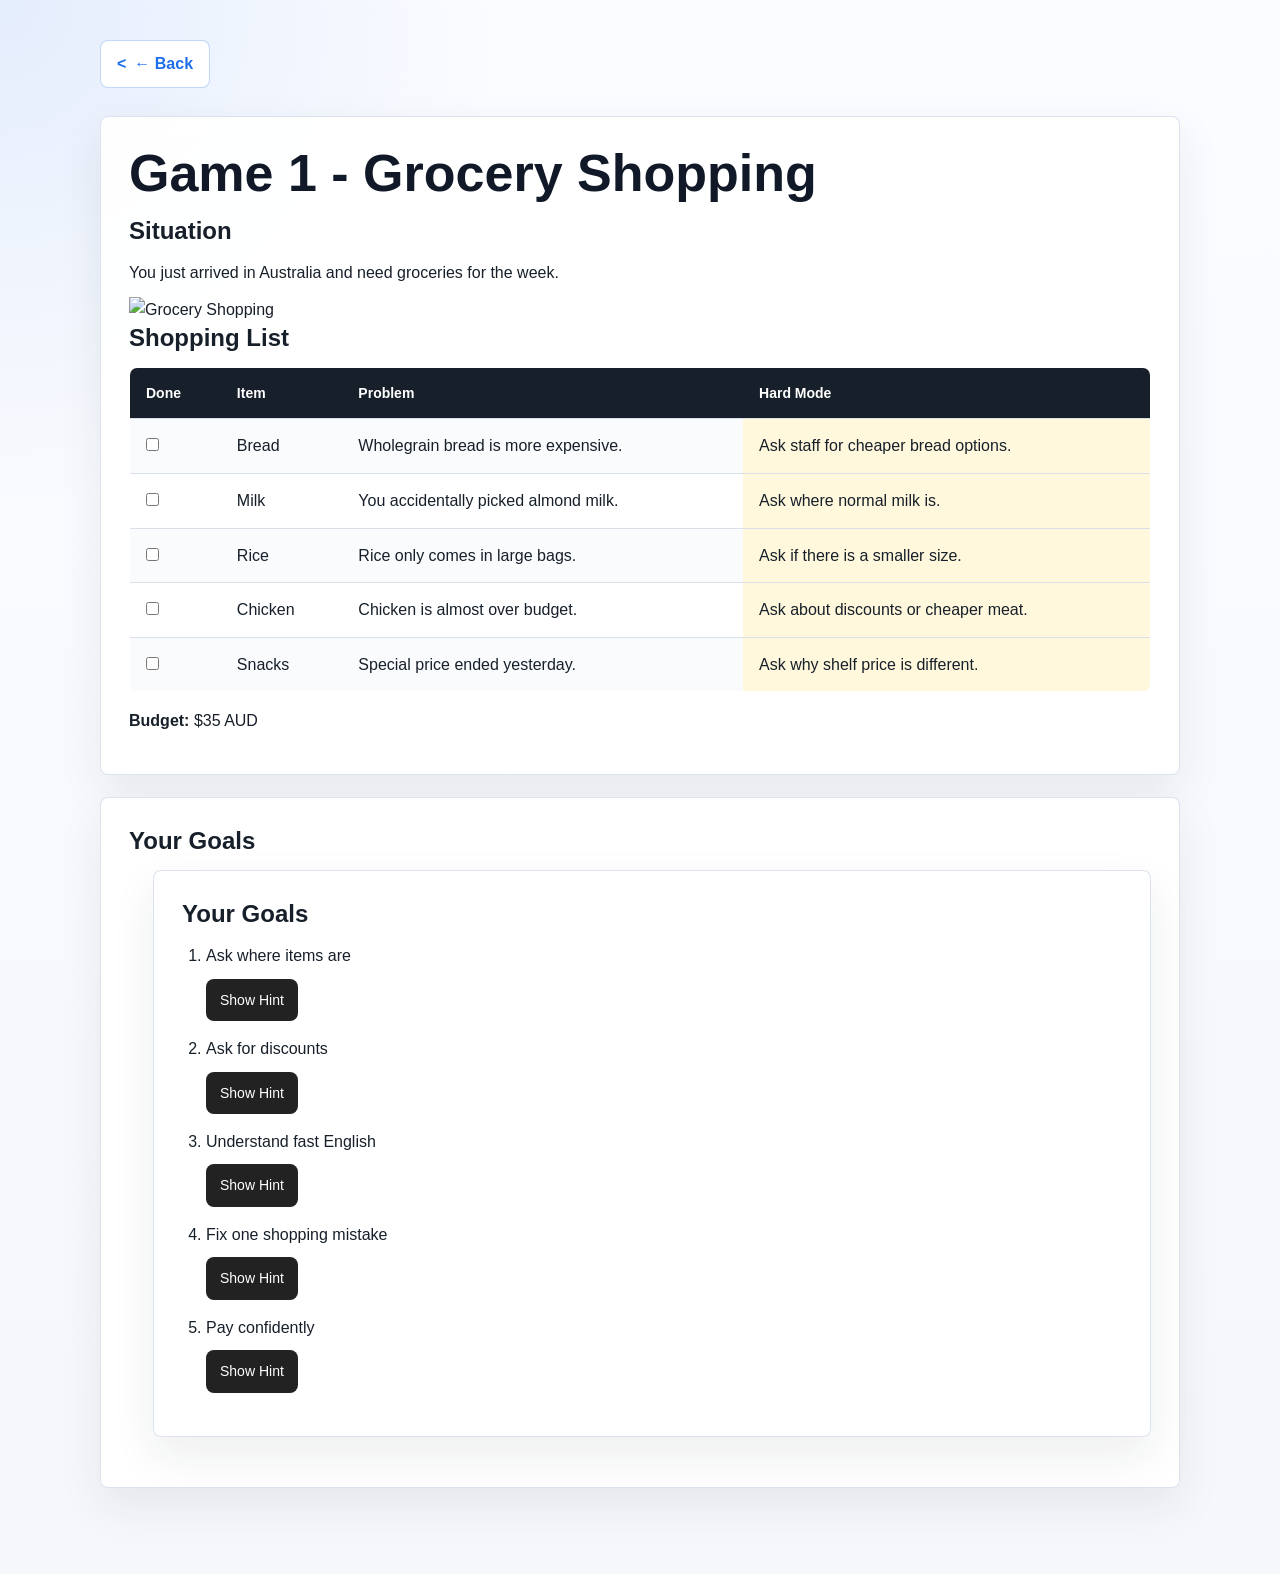
==== scenario1/student.html @ b6cbd783 "add one groceyr scneraio with problem gaem" ====
<!DOCTYPE html>
<html lang="en">

<head>

<meta charset="UTF-8">
<meta name="viewport" content="width=device-width, initial-scale=1.0">

<title>Scenario 1 Student</title>

<link rel="stylesheet" href="../style.css">

</head>

<body>

<div class="page">

    <!-- BACK BUTTON -->
    <a href="../index.html" class="back-btn">
        ← Back
    </a>

    <!-- SITUATION SECTION -->
    <div class="section">

        <h1>Game 1 - Grocery Shopping</h1>

        <h2>Situation</h2>

        <p>
            You just arrived in Australia and need groceries for the week.
        </p>

        <!-- IMAGE -->
        <div class="scenario-image">

            <img src="grocery.jpg" alt="Grocery Shopping">

        </div>

  <!-- SHOPPING LIST -->
<h2>Shopping List</h2>

<div class="table-wrapper">

<table class="shopping-table">

    <tr>
        <th>Done</th>
        <th>Item</th>
        <th>Problem</th>
        <th>Hard Mode</th>
    </tr>

    <!-- ROW 1 -->
    <tr>

        <td>
            <input type="checkbox">
        </td>

        <td>
            Bread
        </td>

        <td>
            Wholegrain bread is more expensive.
        </td>

        <td>
            Ask staff for cheaper bread options.
        </td>

    </tr>

    <!-- ROW 2 -->
    <tr>

        <td>
            <input type="checkbox">
        </td>

        <td>
            Milk
        </td>

        <td>
            You accidentally picked almond milk.
        </td>

        <td>
            Ask where normal milk is.
        </td>

    </tr>

    <!-- ROW 3 -->
    <tr>

        <td>
            <input type="checkbox">
        </td>

        <td>
            Rice
        </td>

        <td>
            Rice only comes in large bags.
        </td>

        <td>
            Ask if there is a smaller size.
        </td>

    </tr>

    <!-- ROW 4 -->
    <tr>

        <td>
            <input type="checkbox">
        </td>

        <td>
            Chicken
        </td>

        <td>
            Chicken is almost over budget.
        </td>

        <td>
            Ask about discounts or cheaper meat.
        </td>

    </tr>

    <!-- ROW 5 -->
    <tr>

        <td>
            <input type="checkbox">
        </td>

        <td>
            Snacks
        </td>

        <td>
            Special price ended yesterday.
        </td>

        <td>
            Ask why shelf price is different.
        </td>

    </tr>

</table>

</div>



        <p>
            <strong>Budget:</strong> $35 AUD
        </p>

    </div>

    <!-- GOALS SECTION -->
    <div class="section">

        <h2>Your Goals</h2>

        <ol class="goal-list">
<!-- GOALS SECTION -->
<div class="section">

    <h2>Your Goals</h2>

    <ol class="goal-list">

        <!-- GOAL 1 -->
        <li>

            Ask where items are

            <details class="hint-box">

                <summary>Show Hint</summary>

                <div class="hint">

                    “Excuse me, where can I find the bread?”

                </div>

            </details>

        </li>

        <!-- GOAL 2 -->
        <li>

            Ask for discounts

            <details class="hint-box">

                <summary>Show Hint</summary>

                <div class="hint">

                    “Is this on special?”
                    <br><br>
                    “Do you have a cheaper one?”

                </div>

            </details>

        </li>

        <!-- GOAL 3 -->
        <li>

            Understand fast English

            <details class="hint-box">

                <summary>Show Hint</summary>

                <div class="hint">

                    “Sorry, could you say that again?”

                </div>

            </details>

        </li>

        <!-- GOAL 4 -->
        <li>

            Fix one shopping mistake

            <details class="hint-box">

                <summary>Show Hint</summary>

                <div class="hint">

                    “Sorry, I picked the wrong one.”
                    <br><br>
                    “Can I change this?”

                </div>

            </details>

        </li>

        <!-- GOAL 5 -->
        <li>

            Pay confidently

            <details class="hint-box">

                <summary>Show Hint</summary>

                <div class="hint">

                    “Can I pay by card?”

                </div>

            </details>

        </li>

    </ol>

</div>

        </ol>

    </div>

</div>

</body>
</html>
---- style.css ----
* {
    margin: 0;
    padding: 0;
    box-sizing: border-box;
}

:root {
    --bg: #f6f7fb;
    --surface: #ffffff;
    --surface-soft: #eef4ff;
    --text: #17202a;
    --muted: #667085;
    --line: #d9e0ea;
    --brand: #1f6feb;
    --brand-dark: #174ea6;
    --accent: #0f766e;
    --warning-bg: #fff7ed;
    --warning-line: #fed7aa;
    --danger-bg: #fff1f2;
    --danger-line: #fecdd3;
    --shadow: 0 18px 45px rgba(23, 32, 42, 0.08);
}

body {
    min-height: 100vh;
    background:
        radial-gradient(circle at top left, rgba(31, 111, 235, 0.10), transparent 32rem),
        linear-gradient(180deg, #fbfcff 0%, var(--bg) 100%);
    color: var(--text);
    font-family: Inter, Segoe UI, Arial, sans-serif;
    line-height: 1.6;
    padding: 40px 22px;
}

.container,
.page {
    width: min(1080px, 100%);
    margin: 0 auto;
}

.page {
    padding-bottom: 24px;
}

.page-header {
    margin-bottom: 26px;
}

.eyebrow {
    color: var(--brand);
    font-size: 13px;
    font-weight: 800;
    letter-spacing: 0.08em;
    margin-bottom: 8px;
    text-transform: uppercase;
}

h1 {
    color: #111827;
    font-size: clamp(32px, 5vw, 52px);
    line-height: 1.1;
    margin-bottom: 14px;
}

h2 {
    color: #17202a;
    font-size: 24px;
    line-height: 1.25;
    margin-bottom: 14px;
}

h3 {
    color: #263241;
    font-size: 17px;
    margin-top: 18px;
    margin-bottom: 4px;
}

h3:first-child {
    margin-top: 0;
}

p {
    margin-bottom: 12px;
}

.subtitle {
    max-width: 720px;
    color: var(--muted);
    font-size: 18px;
    margin-bottom: 36px;
}

.game-grid {
    display: grid;
    grid-template-columns: repeat(2, minmax(0, 1fr));
    gap: 22px;
}

.card,
.section {
    background: rgba(255, 255, 255, 0.92);
    border: 1px solid rgba(217, 224, 234, 0.9);
    border-radius: 8px;
    box-shadow: var(--shadow);
}

.card {
    display: flex;
    flex-direction: column;
    min-height: 220px;
    padding: 28px;
    color: var(--text);
    text-decoration: none;
    transition: transform 180ms ease, box-shadow 180ms ease, border-color 180ms ease;
}

.card:hover {
    border-color: rgba(31, 111, 235, 0.45);
    box-shadow: 0 22px 55px rgba(23, 32, 42, 0.12);
    transform: translateY(-3px);
}

.card h2 {
    margin-bottom: 8px;
}

.card p {
    color: var(--muted);
    margin-bottom: 22px;
}

.section {
    margin-bottom: 22px;
    padding: 28px;
}

ul,
ol {
    margin-left: 24px;
}

li {
    margin-bottom: 8px;
}

table {
    width: 100%;
    border-collapse: collapse;
    overflow: hidden;
    margin: 14px 0 16px;
    border: 1px solid var(--line);
    border-radius: 8px;
}

th,
td {
    padding: 14px 16px;
    text-align: left;
    border-bottom: 1px solid var(--line);
}

th {
    background: #17202a;
    color: #ffffff;
    font-size: 14px;
    font-weight: 800;
}

tr:last-child td {
    border-bottom: 0;
}

tbody tr:nth-child(even) {
    background: #f9fbfd;
}

.btn,
.back-btn {
    display: inline-flex;
    align-items: center;
    justify-content: center;
    min-height: 42px;
    border-radius: 8px;
    font-weight: 800;
    text-decoration: none;
    transition: background 160ms ease, color 160ms ease, border-color 160ms ease, transform 160ms ease;
}

.btn {
    width: fit-content;
    min-width: 110px;
    margin-right: 10px;
    padding: 10px 16px;
    background: var(--brand);
    color: #ffffff;
}

.card .btn:first-of-type {
    margin-top: auto;
}

.btn.dark {
    background: #17202a;
}

.btn:hover,
.back-btn:hover {
    transform: translateY(-1px);
}

.btn:hover {
    background: var(--brand-dark);
}

.btn.dark:hover {
    background: #334155;
}

.back-btn {
    width: fit-content;
    margin-bottom: 28px;
    padding: 10px 16px;
    background: #ffffff;
    color: var(--brand);
    border: 1px solid rgba(31, 111, 235, 0.28);
}

.back-btn::before {
    content: "<";
    margin-right: 8px;
    font-weight: 900;
}

.speech-box,
.problem-box,
.note {
    border-radius: 8px;
    padding: 18px;
}

.speech-box {
    background: var(--surface-soft);
    border: 1px solid #cfe0ff;
}

.speech-box p:last-child,
.problem-box p:last-child,
.note {
    margin-bottom: 0;
}

.problem-box {
    background: var(--danger-bg);
    border: 1px solid var(--danger-line);
}

.note {
    background: var(--warning-bg);
    border: 1px solid var(--warning-line);
    color: #7c2d12;
    font-weight: 700;
}

@media (max-width: 768px) {
    body {
        padding: 26px 16px;
    }

    .game-grid {
        grid-template-columns: 1fr;
    }

    .card,
    .section {
        padding: 22px;
    }

    .btn {
        width: 100%;
        margin-right: 0;
        margin-bottom: 10px;
    }

    table {
        display: block;
        overflow-x: auto;
        white-space: nowrap;
    }
}
.hint{
    background:#f0f7ff;
    padding:12px;
    border-radius:10px;
    margin-top:10px;
    margin-bottom:15px;
    color:#333;
    line-height:1.8;
    font-size:15px;
}
.hint-box{
    margin-top:10px;
    margin-bottom:15px;
}

.hint-box summary{
    cursor:pointer;
    background:#222;
    color:white;
    padding:10px 14px;
    border-radius:8px;
    width:fit-content;
    font-size:14px;
    list-style:none;
}

.hint-box summary:hover{
    background:#444;
}

.hint{
    background:#f0f7ff;
    padding:14px;
    border-radius:10px;
    margin-top:10px;
    line-height:1.8;
}

.shopping-list{
    margin-top:20px;
    margin-bottom:20px;
    list-style:none;
    padding:0;
}

.shopping-list li{
    background:#f8f8f8;
    padding:14px 18px;
    border-radius:12px;
    margin-bottom:12px;
}

.shopping-list label{
    display:flex;
    align-items:center;
    gap:12px;
    cursor:pointer;
    font-size:17px;
    font-weight:500;
}

.shopping-list input[type="checkbox"]{
    width:22px;
    height:22px;
    cursor:pointer;
}

.shopping-table td:nth-child(4){
    background:#fff8dc;
}

.shopping-table td:nth-child(5){
    background:#eef7ff;
}

.shopping-table td:nth-child(6){
    background:#ffecec;
}
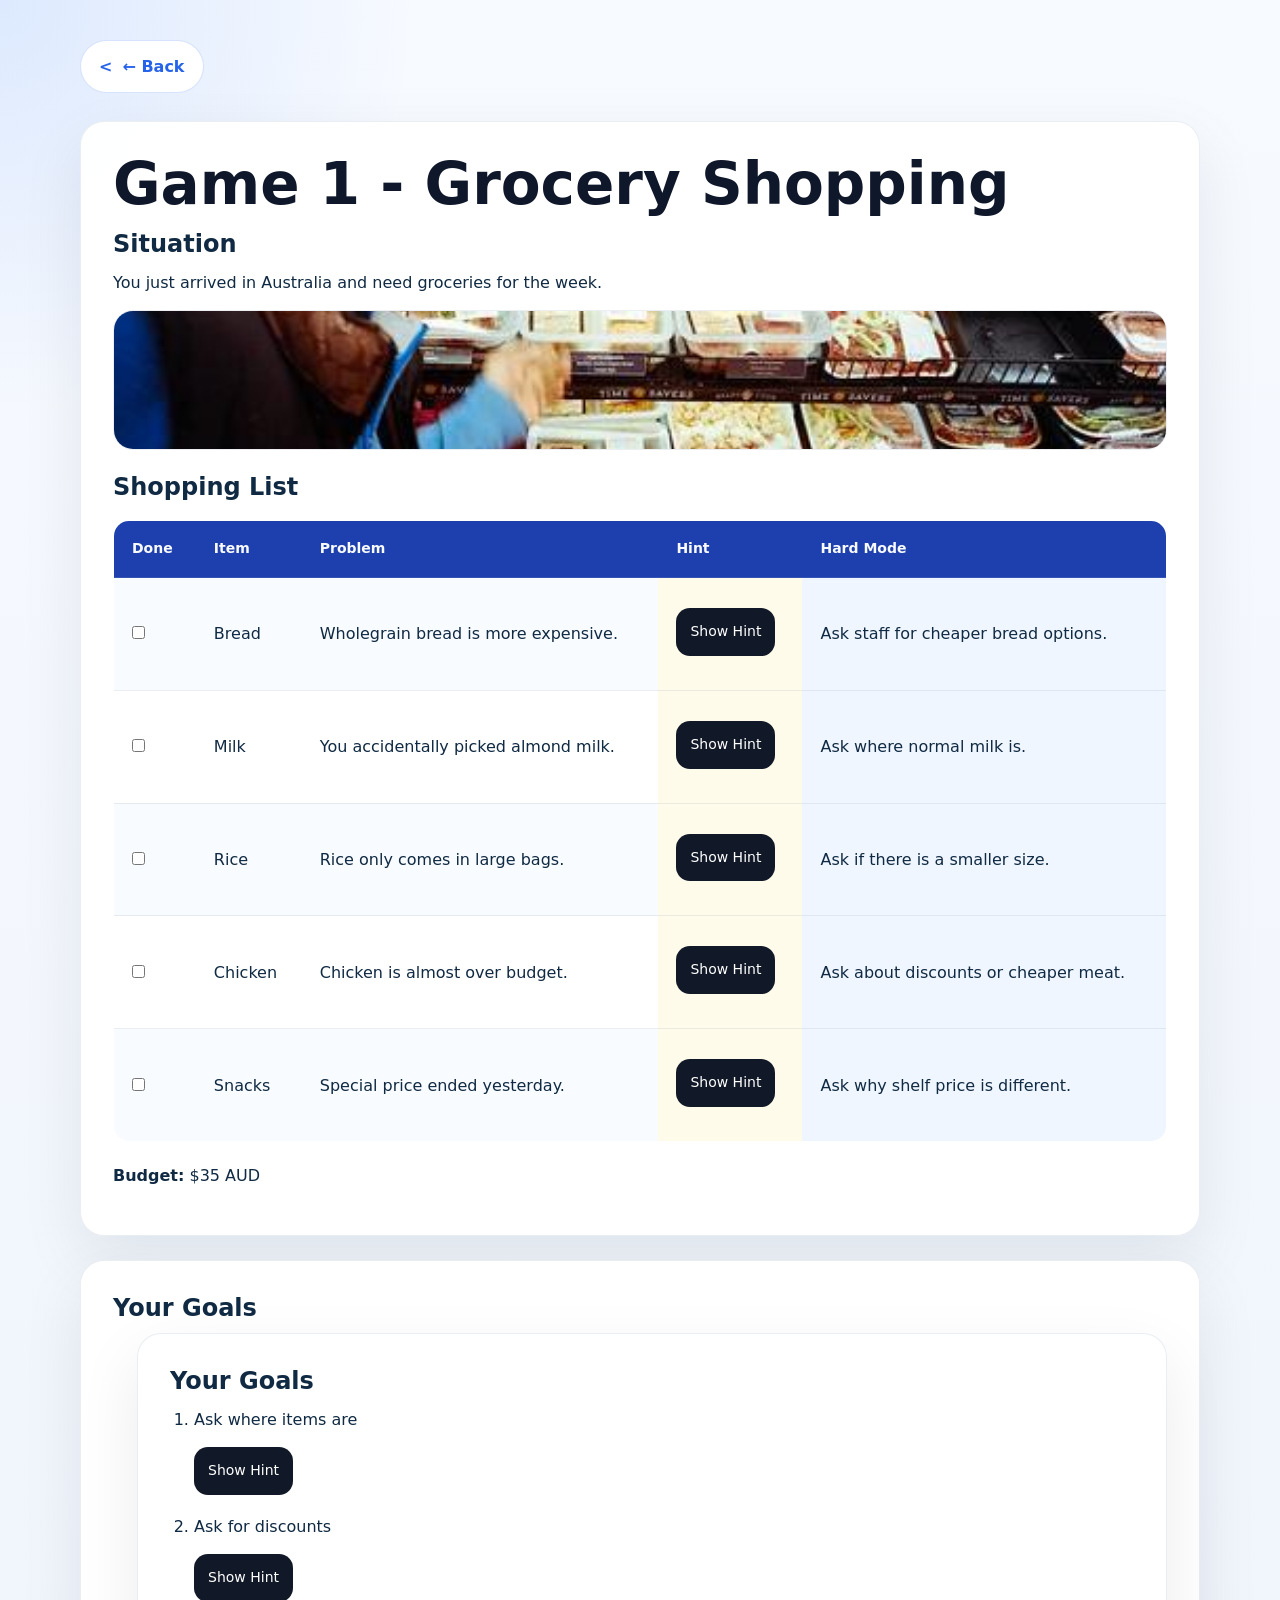
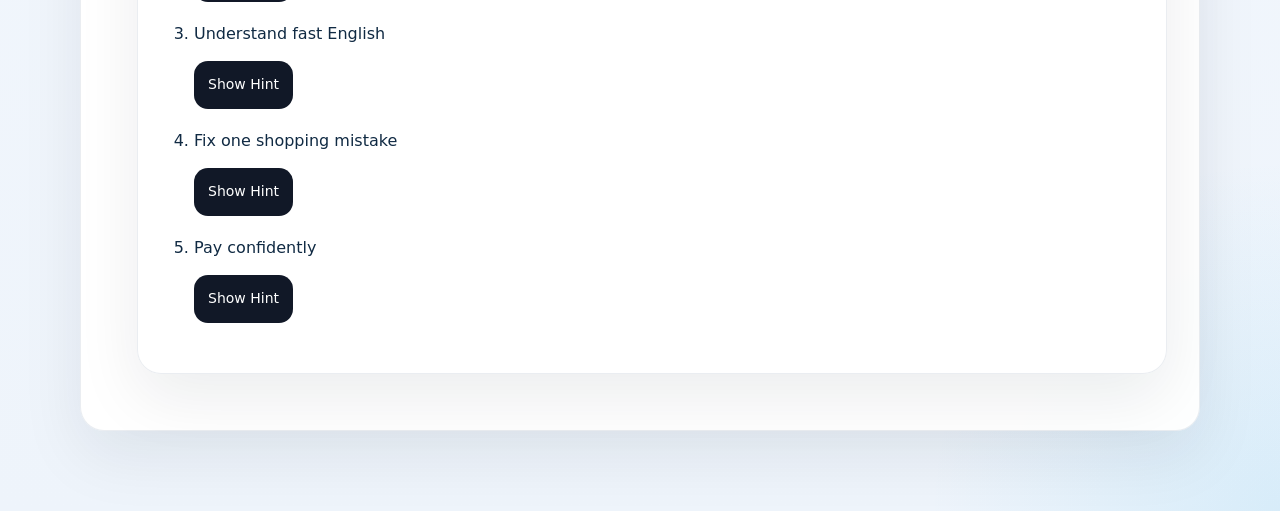
==== commit daa20ae1: "add new hint in respect row" ====
--- a/scenario1/student.html
+++ b/scenario1/student.html
@@ -35,7 +35,7 @@
         <!-- IMAGE -->
         <div class="scenario-image">
 
-            <img src="grocery.jpg" alt="Grocery Shopping">
+            <img src="../images/game1-grocery.jpg" alt="Grocery Shopping">
 
         </div>
 
@@ -50,6 +50,7 @@
         <th>Done</th>
         <th>Item</th>
         <th>Problem</th>
+        <th>Hint</th>
         <th>Hard Mode</th>
     </tr>
 
@@ -69,6 +70,15 @@
         </td>
 
         <td>
+            <details class="hint-box">
+                <summary>Show Hint</summary>
+                <div class="hint">
+                    "Can you show me a cheaper loaf, please?"
+                </div>
+            </details>
+        </td>
+
+        <td>
             Ask staff for cheaper bread options.
         </td>
 
@@ -90,6 +100,15 @@
         </td>
 
         <td>
+            <details class="hint-box">
+                <summary>Show Hint</summary>
+                <div class="hint">
+                    "I'm looking for regular milk, not almond."
+                </div>
+            </details>
+        </td>
+
+        <td>
             Ask where normal milk is.
         </td>
 
@@ -111,6 +130,15 @@
         </td>
 
         <td>
+            <details class="hint-box">
+                <summary>Show Hint</summary>
+                <div class="hint">
+                    "Do you have a smaller bag of rice?"
+                </div>
+            </details>
+        </td>
+
+        <td>
             Ask if there is a smaller size.
         </td>
 
@@ -132,6 +160,15 @@
         </td>
 
         <td>
+            <details class="hint-box">
+                <summary>Show Hint</summary>
+                <div class="hint">
+                    "Is there a cheaper chicken option?"
+                </div>
+            </details>
+        </td>
+
+        <td>
             Ask about discounts or cheaper meat.
         </td>
 
@@ -150,6 +187,15 @@
 
         <td>
             Special price ended yesterday.
+        </td>
+
+        <td>
+            <details class="hint-box">
+                <summary>Show Hint</summary>
+                <div class="hint">
+                    "Can you tell me why the price is different?"
+                </div>
+            </details>
         </td>
 
         <td>
--- a/style.css
+++ b/style.css
@@ -5,36 +5,37 @@
 }
 
 :root {
-    --bg: #f6f7fb;
+    --bg: #eef4fb;
     --surface: #ffffff;
-    --surface-soft: #eef4ff;
-    --text: #17202a;
-    --muted: #667085;
-    --line: #d9e0ea;
-    --brand: #1f6feb;
-    --brand-dark: #174ea6;
+    --surface-soft: #eff6ff;
+    --text: #102a43;
+    --muted: #475569;
+    --line: #d7e3fc;
+    --brand: #2563eb;
+    --brand-dark: #1d4ed8;
     --accent: #0f766e;
-    --warning-bg: #fff7ed;
-    --warning-line: #fed7aa;
-    --danger-bg: #fff1f2;
-    --danger-line: #fecdd3;
-    --shadow: 0 18px 45px rgba(23, 32, 42, 0.08);
+    --warning-bg: #fffbeb;
+    --warning-line: #fcd34d;
+    --danger-bg: #fef2f2;
+    --danger-line: #fecaca;
+    --shadow: 0 24px 64px rgba(15, 23, 42, 0.08);
 }
 
 body {
     min-height: 100vh;
     background:
-        radial-gradient(circle at top left, rgba(31, 111, 235, 0.10), transparent 32rem),
-        linear-gradient(180deg, #fbfcff 0%, var(--bg) 100%);
+        radial-gradient(circle at top left, rgba(59, 130, 246, 0.14), transparent 26rem),
+        radial-gradient(circle at bottom right, rgba(14, 165, 233, 0.10), transparent 22rem),
+        linear-gradient(180deg, #f7faff 0%, var(--bg) 100%);
     color: var(--text);
-    font-family: Inter, Segoe UI, Arial, sans-serif;
-    line-height: 1.6;
-    padding: 40px 22px;
+    font-family: Inter, "Segoe UI", system-ui, sans-serif;
+    line-height: 1.7;
+    padding: 40px 20px 32px;
 }
 
 .container,
 .page {
-    width: min(1080px, 100%);
+    width: min(1120px, 100%);
     margin: 0 auto;
 }
 
@@ -43,37 +44,37 @@
 }
 
 .page-header {
-    margin-bottom: 26px;
+    margin-bottom: 28px;
 }
 
 .eyebrow {
     color: var(--brand);
-    font-size: 13px;
+    font-size: 12px;
     font-weight: 800;
-    letter-spacing: 0.08em;
-    margin-bottom: 8px;
+    letter-spacing: 0.2em;
+    margin-bottom: 12px;
     text-transform: uppercase;
 }
 
 h1 {
-    color: #111827;
-    font-size: clamp(32px, 5vw, 52px);
-    line-height: 1.1;
+    color: #0f172a;
+    font-size: clamp(36px, 5vw, 58px);
+    line-height: 1.05;
     margin-bottom: 14px;
 }
 
 h2 {
-    color: #17202a;
+    color: #102a43;
     font-size: 24px;
     line-height: 1.25;
-    margin-bottom: 14px;
+    margin-bottom: 10px;
 }
 
 h3 {
-    color: #263241;
-    font-size: 17px;
-    margin-top: 18px;
-    margin-bottom: 4px;
+    color: #1e293b;
+    font-size: 18px;
+    margin-top: 22px;
+    margin-bottom: 10px;
 }
 
 h3:first-child {
@@ -81,11 +82,11 @@
 }
 
 p {
-    margin-bottom: 12px;
+    margin-bottom: 14px;
 }
 
 .subtitle {
-    max-width: 720px;
+    max-width: 740px;
     color: var(--muted);
     font-size: 18px;
     margin-bottom: 36px;
@@ -94,45 +95,72 @@
 .game-grid {
     display: grid;
     grid-template-columns: repeat(2, minmax(0, 1fr));
-    gap: 22px;
+    gap: 24px;
 }
 
 .card,
 .section {
-    background: rgba(255, 255, 255, 0.92);
-    border: 1px solid rgba(217, 224, 234, 0.9);
-    border-radius: 8px;
+    background: rgba(255, 255, 255, 0.96);
+    border: 1px solid rgba(148, 163, 184, 0.2);
+    border-radius: 24px;
     box-shadow: var(--shadow);
 }
 
 .card {
     display: flex;
     flex-direction: column;
-    min-height: 220px;
-    padding: 28px;
-    color: var(--text);
+    min-height: 230px;
+    padding: 32px;
     text-decoration: none;
-    transition: transform 180ms ease, box-shadow 180ms ease, border-color 180ms ease;
+    transition: transform 220ms ease, box-shadow 220ms ease, border-color 220ms ease;
 }
 
 .card:hover {
-    border-color: rgba(31, 111, 235, 0.45);
-    box-shadow: 0 22px 55px rgba(23, 32, 42, 0.12);
-    transform: translateY(-3px);
-}
-
-.card h2 {
-    margin-bottom: 8px;
+    border-color: rgba(59, 130, 246, 0.35);
+    box-shadow: 0 28px 72px rgba(15, 23, 42, 0.14);
+    transform: translateY(-4px);
+}
+
+.card::before {
+    content: "";
+    width: 64px;
+    height: 6px;
+    border-radius: 999px;
+    background: linear-gradient(90deg, rgba(37, 99, 235, 1), rgba(56, 189, 248, 0.8));
+    margin-bottom: 22px;
+}
+
+.card-image {
+    display: block;
+    width: 100%;
+    margin-bottom: 18px;
+}
+
+.card-image img,
+.scenario-image img {
+    width: 100%;
+    max-height: 140px;
+    object-fit: cover;
+    display: block;
+    border-radius: 20px;
+    border: 1px solid rgba(148, 163, 184, 0.18);
+}
+
+.scenario-image {
+    display: block;
+    width: 100%;
+    margin-bottom: 22px;
 }
 
 .card p {
     color: var(--muted);
-    margin-bottom: 22px;
+    margin-bottom: 26px;
+    font-size: 15.4px;
 }
 
 .section {
-    margin-bottom: 22px;
-    padding: 28px;
+    margin-bottom: 24px;
+    padding: 32px;
 }
 
 ul,
@@ -141,30 +169,30 @@
 }
 
 li {
-    margin-bottom: 8px;
+    margin-bottom: 10px;
 }
 
 table {
     width: 100%;
     border-collapse: collapse;
     overflow: hidden;
-    margin: 14px 0 16px;
-    border: 1px solid var(--line);
-    border-radius: 8px;
+    margin: 18px 0 20px;
+    border: 1px solid rgba(148, 163, 184, 0.2);
+    border-radius: 16px;
 }
 
 th,
 td {
-    padding: 14px 16px;
+    padding: 16px 18px;
     text-align: left;
-    border-bottom: 1px solid var(--line);
+    border-bottom: 1px solid rgba(148, 163, 184, 0.2);
 }
 
 th {
-    background: #17202a;
-    color: #ffffff;
+    background: #1e40af;
+    color: #f8fafc;
     font-size: 14px;
-    font-weight: 800;
+    font-weight: 700;
 }
 
 tr:last-child td {
@@ -172,7 +200,7 @@
 }
 
 tbody tr:nth-child(even) {
-    background: #f9fbfd;
+    background: #f8fbff;
 }
 
 .btn,
@@ -180,28 +208,38 @@
     display: inline-flex;
     align-items: center;
     justify-content: center;
-    min-height: 42px;
-    border-radius: 8px;
-    font-weight: 800;
+    min-height: 46px;
+    border-radius: 999px;
+    font-weight: 700;
     text-decoration: none;
-    transition: background 160ms ease, color 160ms ease, border-color 160ms ease, transform 160ms ease;
+    transition: transform 180ms ease, box-shadow 180ms ease, background 180ms ease, color 180ms ease;
 }
 
 .btn {
     width: fit-content;
-    min-width: 110px;
+    min-width: 120px;
     margin-right: 10px;
-    padding: 10px 16px;
-    background: var(--brand);
+    padding: 12px 22px;
+    background: linear-gradient(135deg, #2563eb, #38bdf8);
     color: #ffffff;
+    box-shadow: 0 16px 30px rgba(56, 189, 248, 0.18);
+}
+
+.btn.dark {
+    background: #0f172a;
+    color: #f8fafc;
+    box-shadow: 0 16px 30px rgba(15, 23, 42, 0.16);
+}
+
+.action-row {
+    display: flex;
+    flex-wrap: wrap;
+    gap: 12px;
+    margin-top: auto;
 }
 
 .card .btn:first-of-type {
-    margin-top: auto;
-}
-
-.btn.dark {
-    background: #17202a;
+    margin-top: 0;
 }
 
 .btn:hover,
@@ -210,38 +248,38 @@
 }
 
 .btn:hover {
-    background: var(--brand-dark);
+    box-shadow: 0 20px 34px rgba(56, 189, 248, 0.22);
 }
 
 .btn.dark:hover {
-    background: #334155;
+    background: #1e293b;
 }
 
 .back-btn {
     width: fit-content;
     margin-bottom: 28px;
-    padding: 10px 16px;
+    padding: 12px 18px;
     background: #ffffff;
-    color: var(--brand);
-    border: 1px solid rgba(31, 111, 235, 0.28);
+    color: #2563eb;
+    border: 1px solid rgba(37, 99, 235, 0.18);
 }
 
 .back-btn::before {
     content: "<";
-    margin-right: 8px;
+    margin-right: 10px;
     font-weight: 900;
 }
 
 .speech-box,
 .problem-box,
 .note {
-    border-radius: 8px;
-    padding: 18px;
+    border-radius: 20px;
+    padding: 22px;
 }
 
 .speech-box {
-    background: var(--surface-soft);
-    border: 1px solid #cfe0ff;
+    background: rgba(236, 245, 255, 0.95);
+    border: 1px solid rgba(191, 219, 254, 0.7);
 }
 
 .speech-box p:last-child,
@@ -258,13 +296,86 @@
 .note {
     background: var(--warning-bg);
     border: 1px solid var(--warning-line);
-    color: #7c2d12;
+    color: #92400e;
     font-weight: 700;
 }
 
-@media (max-width: 768px) {
+.hint {
+    background: rgba(229, 246, 253, 0.95);
+    padding: 16px;
+    border-radius: 18px;
+    margin-top: 14px;
+    margin-bottom: 18px;
+    color: #0f172a;
+    line-height: 1.8;
+    font-size: 15px;
+}
+
+.hint-box {
+    margin-top: 14px;
+    margin-bottom: 18px;
+}
+
+.hint-box summary {
+    cursor: pointer;
+    background: #111827;
+    color: white;
+    padding: 12px 14px;
+    border-radius: 14px;
+    width: fit-content;
+    font-size: 14px;
+    list-style: none;
+}
+
+.hint-box summary:hover {
+    background: #334155;
+}
+
+.shopping-list {
+    margin-top: 20px;
+    margin-bottom: 20px;
+    list-style: none;
+    padding: 0;
+}
+
+.shopping-list li {
+    background: #f8fafc;
+    padding: 14px 18px;
+    border-radius: 16px;
+    margin-bottom: 12px;
+    border: 1px solid rgba(148, 163, 184, 0.2);
+}
+
+.shopping-list label {
+    display: flex;
+    align-items: center;
+    gap: 12px;
+    cursor: pointer;
+    font-size: 16px;
+    font-weight: 500;
+}
+
+.shopping-list input[type="checkbox"] {
+    width: 22px;
+    height: 22px;
+    cursor: pointer;
+}
+
+.shopping-table td:nth-child(4) {
+    background: #fffbeb;
+}
+
+.shopping-table td:nth-child(5) {
+    background: #eff6ff;
+}
+
+.shopping-table td:nth-child(6) {
+    background: #fef2f2;
+}
+
+@media (max-width: 840px) {
     body {
-        padding: 26px 16px;
+        padding: 30px 16px 28px;
     }
 
     .game-grid {
@@ -273,96 +384,30 @@
 
     .card,
     .section {
-        padding: 22px;
+        padding: 26px;
     }
 
     .btn {
         width: 100%;
         margin-right: 0;
-        margin-bottom: 10px;
-    }
-
-    table {
-        display: block;
-        overflow-x: auto;
-        white-space: nowrap;
-    }
-}
-.hint{
-    background:#f0f7ff;
-    padding:12px;
-    border-radius:10px;
-    margin-top:10px;
-    margin-bottom:15px;
-    color:#333;
-    line-height:1.8;
-    font-size:15px;
-}
-.hint-box{
-    margin-top:10px;
-    margin-bottom:15px;
-}
-
-.hint-box summary{
-    cursor:pointer;
-    background:#222;
-    color:white;
-    padding:10px 14px;
-    border-radius:8px;
-    width:fit-content;
-    font-size:14px;
-    list-style:none;
-}
-
-.hint-box summary:hover{
-    background:#444;
-}
-
-.hint{
-    background:#f0f7ff;
-    padding:14px;
-    border-radius:10px;
-    margin-top:10px;
-    line-height:1.8;
-}
-
-.shopping-list{
-    margin-top:20px;
-    margin-bottom:20px;
-    list-style:none;
-    padding:0;
-}
-
-.shopping-list li{
-    background:#f8f8f8;
-    padding:14px 18px;
-    border-radius:12px;
-    margin-bottom:12px;
-}
-
-.shopping-list label{
-    display:flex;
-    align-items:center;
-    gap:12px;
-    cursor:pointer;
-    font-size:17px;
-    font-weight:500;
-}
-
-.shopping-list input[type="checkbox"]{
-    width:22px;
-    height:22px;
-    cursor:pointer;
-}
-
-.shopping-table td:nth-child(4){
-    background:#fff8dc;
-}
-
-.shopping-table td:nth-child(5){
-    background:#eef7ff;
-}
-
-.shopping-table td:nth-child(6){
-    background:#ffecec;
-}+        margin-bottom: 12px;
+    }
+
+    .card::before {
+        width: 48px;
+    }
+}
+
+@media (max-width: 520px) {
+    h1 {
+        font-size: clamp(30px, 10vw, 42px);
+    }
+
+    .subtitle {
+        font-size: 16px;
+    }
+
+    .btn {
+        min-width: 0;
+    }
+}
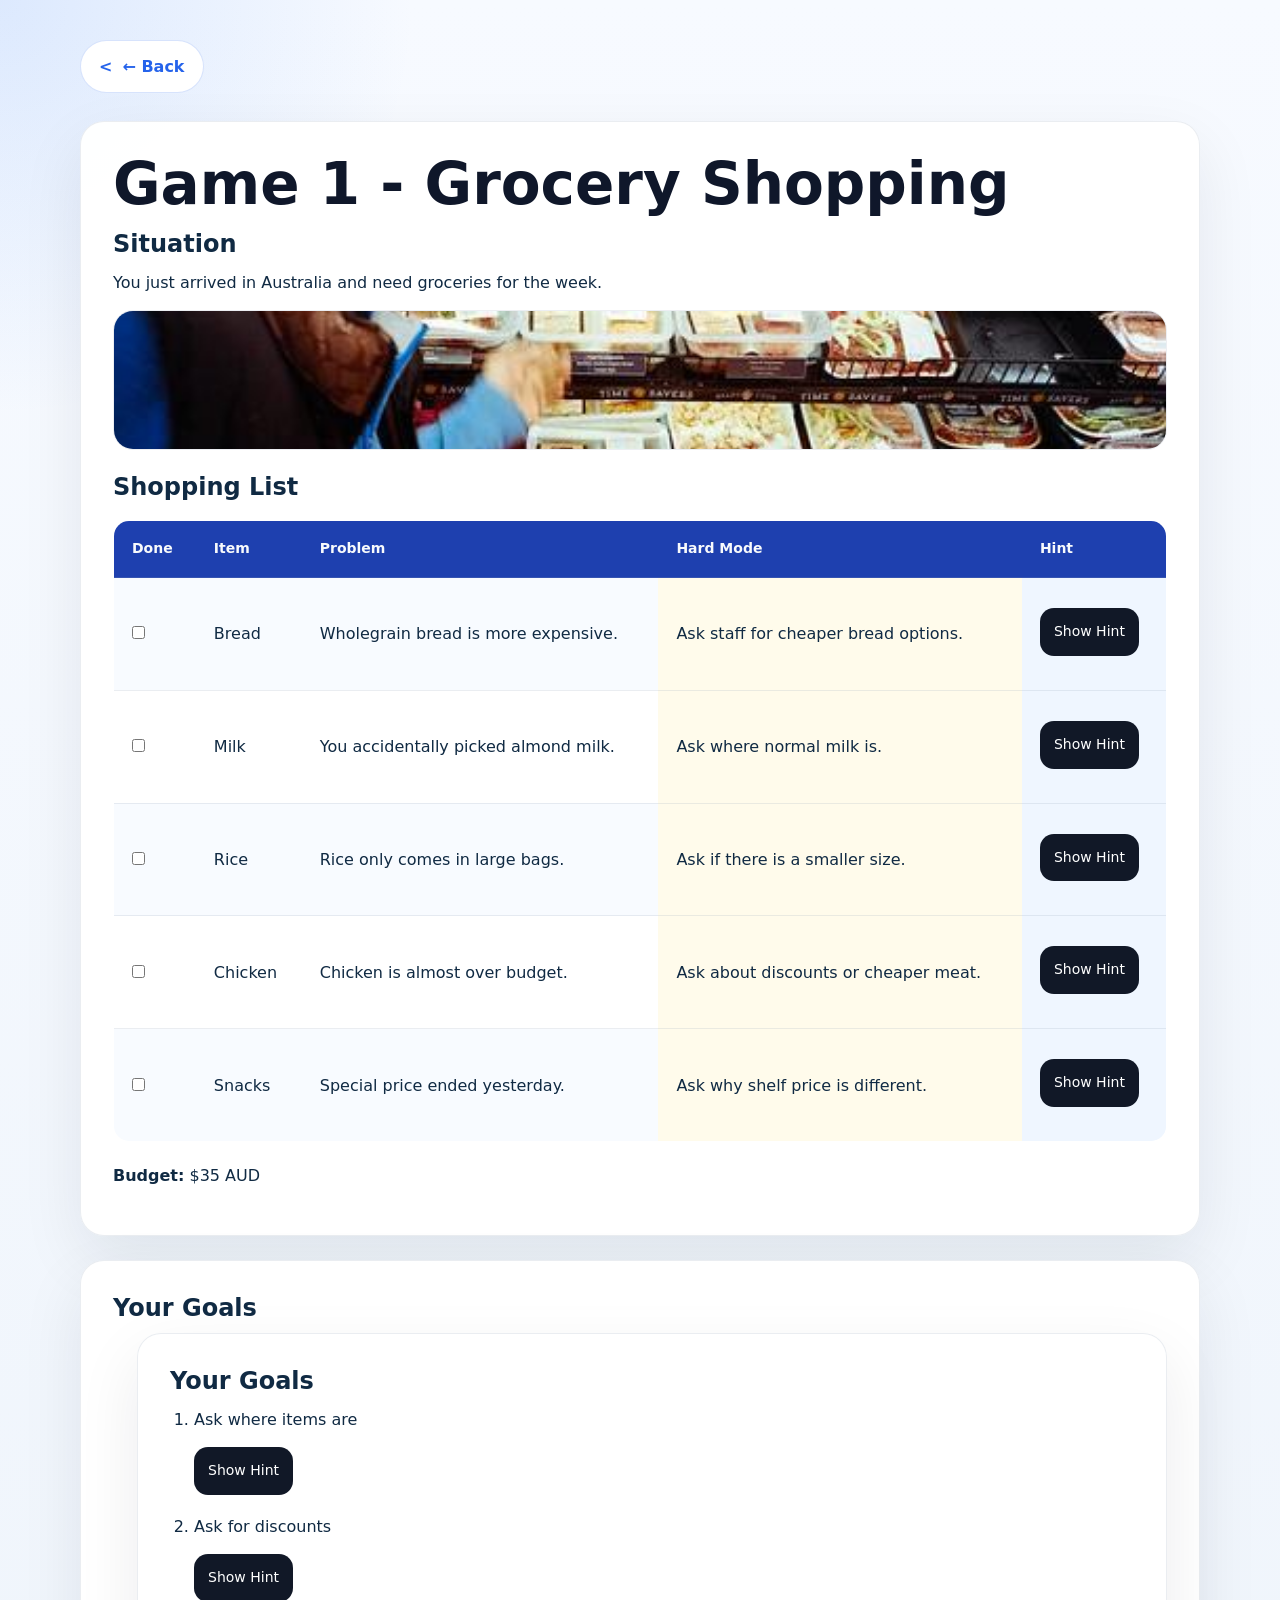
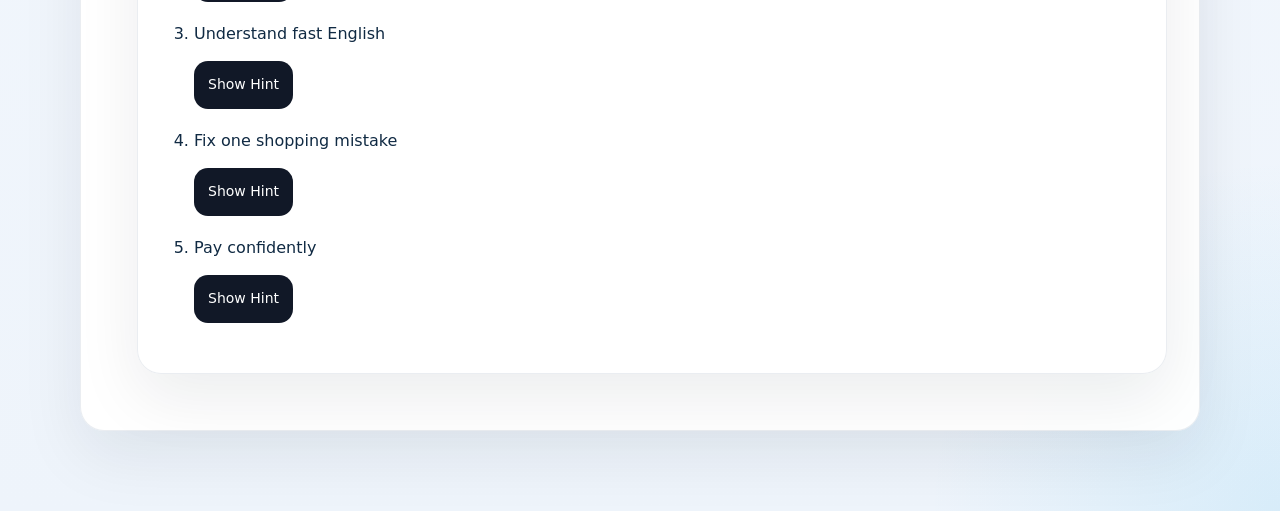
==== commit 88e4b75b: "addd kmart infomration" ====
--- a/scenario1/student.html
+++ b/scenario1/student.html
@@ -50,8 +50,8 @@
         <th>Done</th>
         <th>Item</th>
         <th>Problem</th>
+        <th>Hard Mode</th>
         <th>Hint</th>
-        <th>Hard Mode</th>
     </tr>
 
     <!-- ROW 1 -->
@@ -70,6 +70,10 @@
         </td>
 
         <td>
+            Ask staff for cheaper bread options.
+        </td>
+
+        <td>
             <details class="hint-box">
                 <summary>Show Hint</summary>
                 <div class="hint">
@@ -78,10 +82,6 @@
             </details>
         </td>
 
-        <td>
-            Ask staff for cheaper bread options.
-        </td>
-
     </tr>
 
     <!-- ROW 2 -->
@@ -100,6 +100,10 @@
         </td>
 
         <td>
+            Ask where normal milk is.
+        </td>
+
+        <td>
             <details class="hint-box">
                 <summary>Show Hint</summary>
                 <div class="hint">
@@ -108,10 +112,6 @@
             </details>
         </td>
 
-        <td>
-            Ask where normal milk is.
-        </td>
-
     </tr>
 
     <!-- ROW 3 -->
@@ -130,6 +130,10 @@
         </td>
 
         <td>
+            Ask if there is a smaller size.
+        </td>
+
+        <td>
             <details class="hint-box">
                 <summary>Show Hint</summary>
                 <div class="hint">
@@ -138,10 +142,6 @@
             </details>
         </td>
 
-        <td>
-            Ask if there is a smaller size.
-        </td>
-
     </tr>
 
     <!-- ROW 4 -->
@@ -160,6 +160,10 @@
         </td>
 
         <td>
+            Ask about discounts or cheaper meat.
+        </td>
+
+        <td>
             <details class="hint-box">
                 <summary>Show Hint</summary>
                 <div class="hint">
@@ -168,10 +172,6 @@
             </details>
         </td>
 
-        <td>
-            Ask about discounts or cheaper meat.
-        </td>
-
     </tr>
 
     <!-- ROW 5 -->
@@ -190,16 +190,16 @@
         </td>
 
         <td>
+            Ask why shelf price is different.
+        </td>
+
+        <td>
             <details class="hint-box">
                 <summary>Show Hint</summary>
                 <div class="hint">
                     "Can you tell me why the price is different?"
                 </div>
             </details>
-        </td>
-
-        <td>
-            Ask why shelf price is different.
         </td>
 
     </tr>
--- a/style.css
+++ b/style.css
@@ -331,6 +331,46 @@
     background: #334155;
 }
 
+.slang-term {
+    display: inline-block;
+    position: relative;
+    margin: 0 0.1rem;
+}
+
+.slang-term summary {
+    cursor: pointer;
+    list-style: none;
+    text-decoration: underline;
+    text-underline-offset: 4px;
+    color: #0f172a;
+    font-weight: 700;
+}
+
+.slang-term summary::-webkit-details-marker {
+    display: none;
+}
+
+.slang-term .slang-meaning {
+    display: none;
+    position: absolute;
+    top: 120%;
+    left: 0;
+    min-width: 12rem;
+    padding: 12px 14px;
+    background: #ffffff;
+    border: 1px solid rgba(148, 163, 184, 0.25);
+    border-radius: 14px;
+    box-shadow: 0 18px 40px rgba(15, 23, 42, 0.12);
+    color: #102a43;
+    z-index: 20;
+    font-size: 0.95rem;
+    white-space: normal;
+}
+
+.slang-term[open] .slang-meaning {
+    display: block;
+}
+
 .shopping-list {
     margin-top: 20px;
     margin-bottom: 20px;
@@ -369,10 +409,6 @@
     background: #eff6ff;
 }
 
-.shopping-table td:nth-child(6) {
-    background: #fef2f2;
-}
-
 @media (max-width: 840px) {
     body {
         padding: 30px 16px 28px;
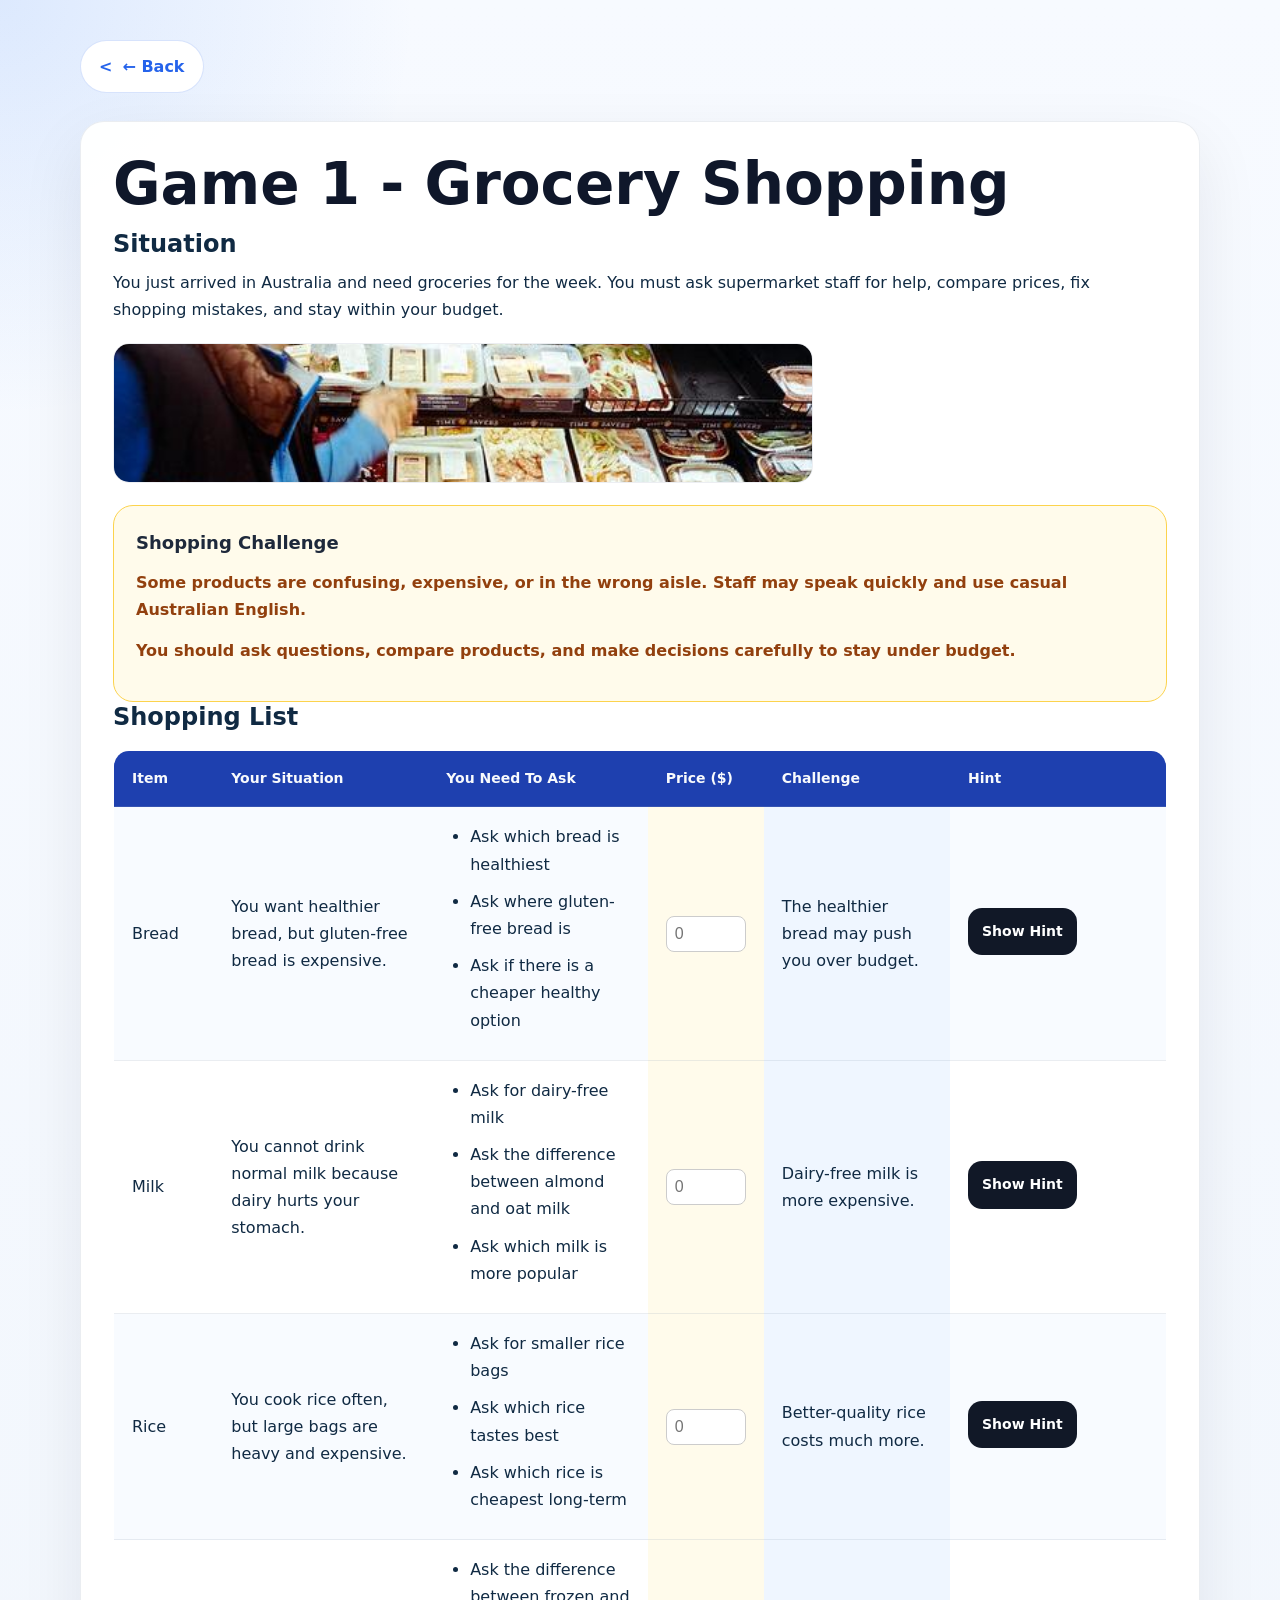
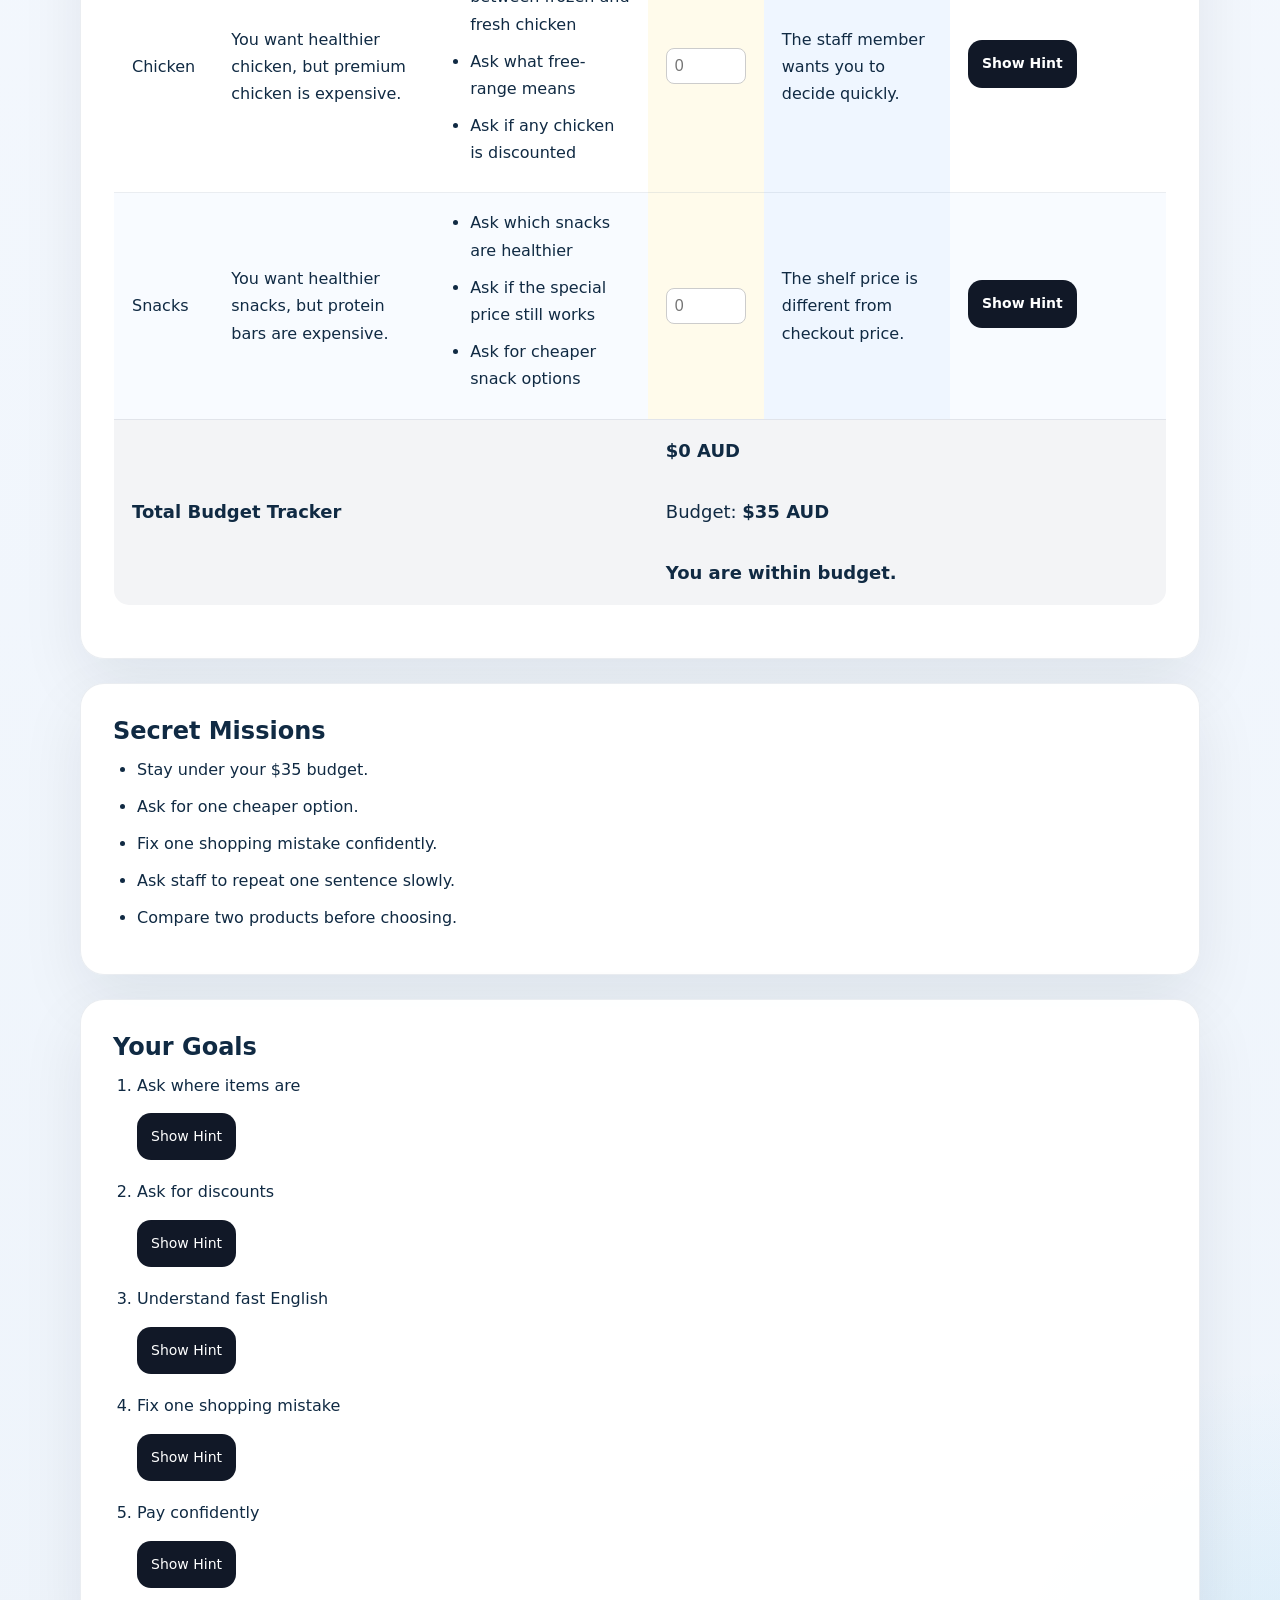
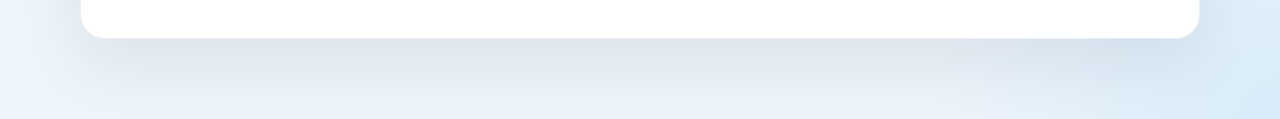
==== commit b61c779e: "add price and more problems on the grocery shopping" ====
--- a/scenario1/student.html
+++ b/scenario1/student.html
@@ -30,6 +30,8 @@
 
         <p>
             You just arrived in Australia and need groceries for the week.
+            You must ask supermarket staff for help, compare prices,
+            fix shopping mistakes, and stay within your budget.
         </p>
 
         <!-- IMAGE -->
@@ -39,167 +41,335 @@
 
         </div>
 
-  <!-- SHOPPING LIST -->
+        <!-- NOTE -->
+        <div class="note">
+
+            <h3>Shopping Challenge</h3>
+
+            <p>
+                Some products are confusing, expensive, or in the wrong aisle.
+                Staff may speak quickly and use casual Australian English.
+            </p>
+
+            <p>
+                You should ask questions, compare products,
+                and make decisions carefully to stay under budget.
+            </p>
+
+        </div>
+
+     <!-- SHOPPING LIST -->
 <h2>Shopping List</h2>
 
 <div class="table-wrapper">
 
-<table class="shopping-table">
+<table class="shopping-table" id="budgetTable">
 
     <tr>
-        <th>Done</th>
         <th>Item</th>
-        <th>Problem</th>
-        <th>Hard Mode</th>
+        <th>Your Situation</th>
+        <th>You Need To Ask</th>
+        <th>Price ($)</th>
+        <th>Challenge</th>
         <th>Hint</th>
     </tr>
 
-    <!-- ROW 1 -->
+    <!-- BREAD -->
     <tr>
 
         <td>
-            <input type="checkbox">
-        </td>
-
-        <td>
             Bread
         </td>
 
         <td>
-            Wholegrain bread is more expensive.
-        </td>
-
-        <td>
-            Ask staff for cheaper bread options.
-        </td>
-
-        <td>
+            You want healthier bread,
+            but gluten-free bread is expensive.
+        </td>
+
+        <td>
+
+            <ul>
+                <li>Ask which bread is healthiest</li>
+                <li>Ask where gluten-free bread is</li>
+                <li>Ask if there is a cheaper healthy option</li>
+            </ul>
+
+        </td>
+
+        <td>
+            <input type="number" class="price-input" placeholder="0">
+        </td>
+
+        <td>
+            The healthier bread may push you over budget.
+        </td>
+
+        <td>
+
             <details class="hint-box">
+
                 <summary>Show Hint</summary>
+
                 <div class="hint">
-                    "Can you show me a cheaper loaf, please?"
+
+                    “Where can I find gluten-free bread?”
+                    <br><br>
+
+                    “Which bread is healthier?”
+                    <br><br>
+
+                    “Is there a cheaper healthy option?”
+
                 </div>
+
             </details>
-        </td>
-
-    </tr>
-
-    <!-- ROW 2 -->
+
+        </td>
+
+    </tr>
+
+    <!-- MILK -->
     <tr>
 
         <td>
-            <input type="checkbox">
-        </td>
-
-        <td>
             Milk
         </td>
 
         <td>
-            You accidentally picked almond milk.
-        </td>
-
-        <td>
-            Ask where normal milk is.
-        </td>
-
-        <td>
+            You cannot drink normal milk
+            because dairy hurts your stomach.
+        </td>
+
+        <td>
+
+            <ul>
+                <li>Ask for dairy-free milk</li>
+                <li>Ask the difference between almond and oat milk</li>
+                <li>Ask which milk is more popular</li>
+            </ul>
+
+        </td>
+
+        <td>
+            <input type="number" class="price-input" placeholder="0">
+        </td>
+
+        <td>
+            Dairy-free milk is more expensive.
+        </td>
+
+        <td>
+
             <details class="hint-box">
+
                 <summary>Show Hint</summary>
+
                 <div class="hint">
-                    "I'm looking for regular milk, not almond."
+
+                    “Do you have dairy-free milk?”
+                    <br><br>
+
+                    “What’s the difference between almond and oat milk?”
+                    <br><br>
+
+                    “Which one do most people buy?”
+
                 </div>
+
             </details>
-        </td>
-
-    </tr>
-
-    <!-- ROW 3 -->
+
+        </td>
+
+    </tr>
+
+    <!-- RICE -->
     <tr>
 
         <td>
-            <input type="checkbox">
-        </td>
-
-        <td>
             Rice
         </td>
 
         <td>
-            Rice only comes in large bags.
-        </td>
-
-        <td>
-            Ask if there is a smaller size.
-        </td>
-
-        <td>
+            You cook rice often,
+            but large bags are heavy and expensive.
+        </td>
+
+        <td>
+
+            <ul>
+                <li>Ask for smaller rice bags</li>
+                <li>Ask which rice tastes best</li>
+                <li>Ask which rice is cheapest long-term</li>
+            </ul>
+
+        </td>
+
+        <td>
+            <input type="number" class="price-input" placeholder="0">
+        </td>
+
+        <td>
+            Better-quality rice costs much more.
+        </td>
+
+        <td>
+
             <details class="hint-box">
+
                 <summary>Show Hint</summary>
+
                 <div class="hint">
-                    "Do you have a smaller bag of rice?"
+
+                    “Do you have a smaller bag?”
+                    <br><br>
+
+                    “Which rice tastes better?”
+                    <br><br>
+
+                    “Which one is better value?”
+
                 </div>
+
             </details>
-        </td>
-
-    </tr>
-
-    <!-- ROW 4 -->
+
+        </td>
+
+    </tr>
+
+    <!-- CHICKEN -->
     <tr>
 
         <td>
-            <input type="checkbox">
-        </td>
-
-        <td>
             Chicken
         </td>
 
         <td>
-            Chicken is almost over budget.
-        </td>
-
-        <td>
-            Ask about discounts or cheaper meat.
-        </td>
-
-        <td>
+            You want healthier chicken,
+            but premium chicken is expensive.
+        </td>
+
+        <td>
+
+            <ul>
+                <li>Ask the difference between frozen and fresh chicken</li>
+                <li>Ask what free-range means</li>
+                <li>Ask if any chicken is discounted</li>
+            </ul>
+
+        </td>
+
+        <td>
+            <input type="number" class="price-input" placeholder="0">
+        </td>
+
+        <td>
+            The staff member wants you to decide quickly.
+        </td>
+
+        <td>
+
             <details class="hint-box">
+
                 <summary>Show Hint</summary>
+
                 <div class="hint">
-                    "Is there a cheaper chicken option?"
+
+                    “What’s the difference between these?”
+                    <br><br>
+
+                    “What does free-range mean?”
+                    <br><br>
+
+                    “Is any chicken on special today?”
+
                 </div>
+
             </details>
-        </td>
-
-    </tr>
-
-    <!-- ROW 5 -->
+
+        </td>
+
+    </tr>
+
+    <!-- SNACKS -->
     <tr>
 
         <td>
-            <input type="checkbox">
-        </td>
-
-        <td>
             Snacks
         </td>
 
         <td>
-            Special price ended yesterday.
-        </td>
-
-        <td>
-            Ask why shelf price is different.
-        </td>
-
-        <td>
+            You want healthier snacks,
+            but protein bars are expensive.
+        </td>
+
+        <td>
+
+            <ul>
+                <li>Ask which snacks are healthier</li>
+                <li>Ask if the special price still works</li>
+                <li>Ask for cheaper snack options</li>
+            </ul>
+
+        </td>
+
+        <td>
+            <input type="number" class="price-input" placeholder="0">
+        </td>
+
+        <td>
+            The shelf price is different from checkout price.
+        </td>
+
+        <td>
+
             <details class="hint-box">
+
                 <summary>Show Hint</summary>
+
                 <div class="hint">
-                    "Can you tell me why the price is different?"
+
+                    “Are these still on special?”
+                    <br><br>
+
+                    “Which snack is healthier?”
+                    <br><br>
+
+                    “Do you have cheaper snacks?”
+
                 </div>
+
             </details>
+
+        </td>
+
+    </tr>
+
+    <!-- TOTAL -->
+    <tr class="total-row">
+
+        <td colspan="3">
+
+            <strong>Total Budget Tracker</strong>
+
+        </td>
+
+        <td colspan="3">
+
+            <strong>
+                $<span id="totalPrice">0</span> AUD
+            </strong>
+
+            <br><br>
+
+            Budget:
+            <strong>$35 AUD</strong>
+
+            <br><br>
+
+            <span id="budgetMessage">
+                You are within budget.
+            </span>
+
         </td>
 
     </tr>
@@ -208,11 +378,36 @@
 
 </div>
 
-
-
-        <p>
-            <strong>Budget:</strong> $35 AUD
-        </p>
+    </div>
+
+    <!-- SECRET MISSIONS -->
+    <div class="section">
+
+        <h2>Secret Missions</h2>
+
+        <ul>
+
+            <li>
+                Stay under your $35 budget.
+            </li>
+
+            <li>
+                Ask for one cheaper option.
+            </li>
+
+            <li>
+                Fix one shopping mistake confidently.
+            </li>
+
+            <li>
+                Ask staff to repeat one sentence slowly.
+            </li>
+
+            <li>
+                Compare two products before choosing.
+            </li>
+
+        </ul>
 
     </div>
 
@@ -222,121 +417,121 @@
         <h2>Your Goals</h2>
 
         <ol class="goal-list">
-<!-- GOALS SECTION -->
-<div class="section">
-
-    <h2>Your Goals</h2>
-
-    <ol class="goal-list">
-
-        <!-- GOAL 1 -->
-        <li>
-
-            Ask where items are
-
-            <details class="hint-box">
-
-                <summary>Show Hint</summary>
-
-                <div class="hint">
-
-                    “Excuse me, where can I find the bread?”
-
-                </div>
-
-            </details>
-
-        </li>
-
-        <!-- GOAL 2 -->
-        <li>
-
-            Ask for discounts
-
-            <details class="hint-box">
-
-                <summary>Show Hint</summary>
-
-                <div class="hint">
-
-                    “Is this on special?”
-                    <br><br>
-                    “Do you have a cheaper one?”
-
-                </div>
-
-            </details>
-
-        </li>
-
-        <!-- GOAL 3 -->
-        <li>
-
-            Understand fast English
-
-            <details class="hint-box">
-
-                <summary>Show Hint</summary>
-
-                <div class="hint">
-
-                    “Sorry, could you say that again?”
-
-                </div>
-
-            </details>
-
-        </li>
-
-        <!-- GOAL 4 -->
-        <li>
-
-            Fix one shopping mistake
-
-            <details class="hint-box">
-
-                <summary>Show Hint</summary>
-
-                <div class="hint">
-
-                    “Sorry, I picked the wrong one.”
-                    <br><br>
-                    “Can I change this?”
-
-                </div>
-
-            </details>
-
-        </li>
-
-        <!-- GOAL 5 -->
-        <li>
-
-            Pay confidently
-
-            <details class="hint-box">
-
-                <summary>Show Hint</summary>
-
-                <div class="hint">
-
-                    “Can I pay by card?”
-
-                </div>
-
-            </details>
-
-        </li>
-
-    </ol>
+
+            <!-- GOAL 1 -->
+            <li>
+
+                Ask where items are
+
+                <details class="hint-box">
+
+                    <summary>Show Hint</summary>
+
+                    <div class="hint">
+
+                        “Excuse me, where can I find the bread?”
+
+                    </div>
+
+                </details>
+
+            </li>
+
+            <!-- GOAL 2 -->
+            <li>
+
+                Ask for discounts
+
+                <details class="hint-box">
+
+                    <summary>Show Hint</summary>
+
+                    <div class="hint">
+
+                        “Is this on special?”
+                        <br><br>
+
+                        “Do you have a cheaper one?”
+
+                    </div>
+
+                </details>
+
+            </li>
+
+            <!-- GOAL 3 -->
+            <li>
+
+                Understand fast English
+
+                <details class="hint-box">
+
+                    <summary>Show Hint</summary>
+
+                    <div class="hint">
+
+                        “Sorry, could you say that again?”
+                        <br><br>
+
+                        “Can you speak a little slower?”
+
+                    </div>
+
+                </details>
+
+            </li>
+
+            <!-- GOAL 4 -->
+            <li>
+
+                Fix one shopping mistake
+
+                <details class="hint-box">
+
+                    <summary>Show Hint</summary>
+
+                    <div class="hint">
+
+                        “Sorry, I picked the wrong one.”
+                        <br><br>
+
+                        “Can I change this?”
+
+                    </div>
+
+                </details>
+
+            </li>
+
+            <!-- GOAL 5 -->
+            <li>
+
+                Pay confidently
+
+                <details class="hint-box">
+
+                    <summary>Show Hint</summary>
+
+                    <div class="hint">
+
+                        “Can I pay by card?”
+                        <br><br>
+
+                        “Do I tap here?”
+
+                    </div>
+
+                </details>
+
+            </li>
+
+        </ol>
+
+    </div>
 
 </div>
 
-        </ol>
-
-    </div>
-
-</div>
+<script src="../js/budget.js"></script>
 
 </body>
 </html>
--- a/style.css
+++ b/style.css
@@ -447,3 +447,52 @@
         min-width: 0;
     }
 }
+
+.scenario-image img{
+    width:100%;
+    max-width:700px;
+    border-radius:16px;
+    margin-top:20px;
+}
+
+.shopping-table details summary{
+    cursor:pointer;
+    font-weight:600;
+}
+
+.shopping-table details{
+    min-width:180px;
+}
+
+.total-row{
+    background:#f3f4f6;
+    font-size:18px;
+}
+
+#budgetMessage{
+    font-weight:bold;
+}
+
+.item-check{
+    width:20px;
+    height:20px;
+    cursor:pointer;
+}
+
+.price-input{
+    width:80px;
+    padding:8px;
+    border-radius:8px;
+    border:1px solid #ccc;
+    font-size:16px;
+}
+
+.total-row{
+    background:#f3f4f6;
+    font-size:18px;
+}
+
+#budgetMessage{
+    font-weight:bold;
+}
+
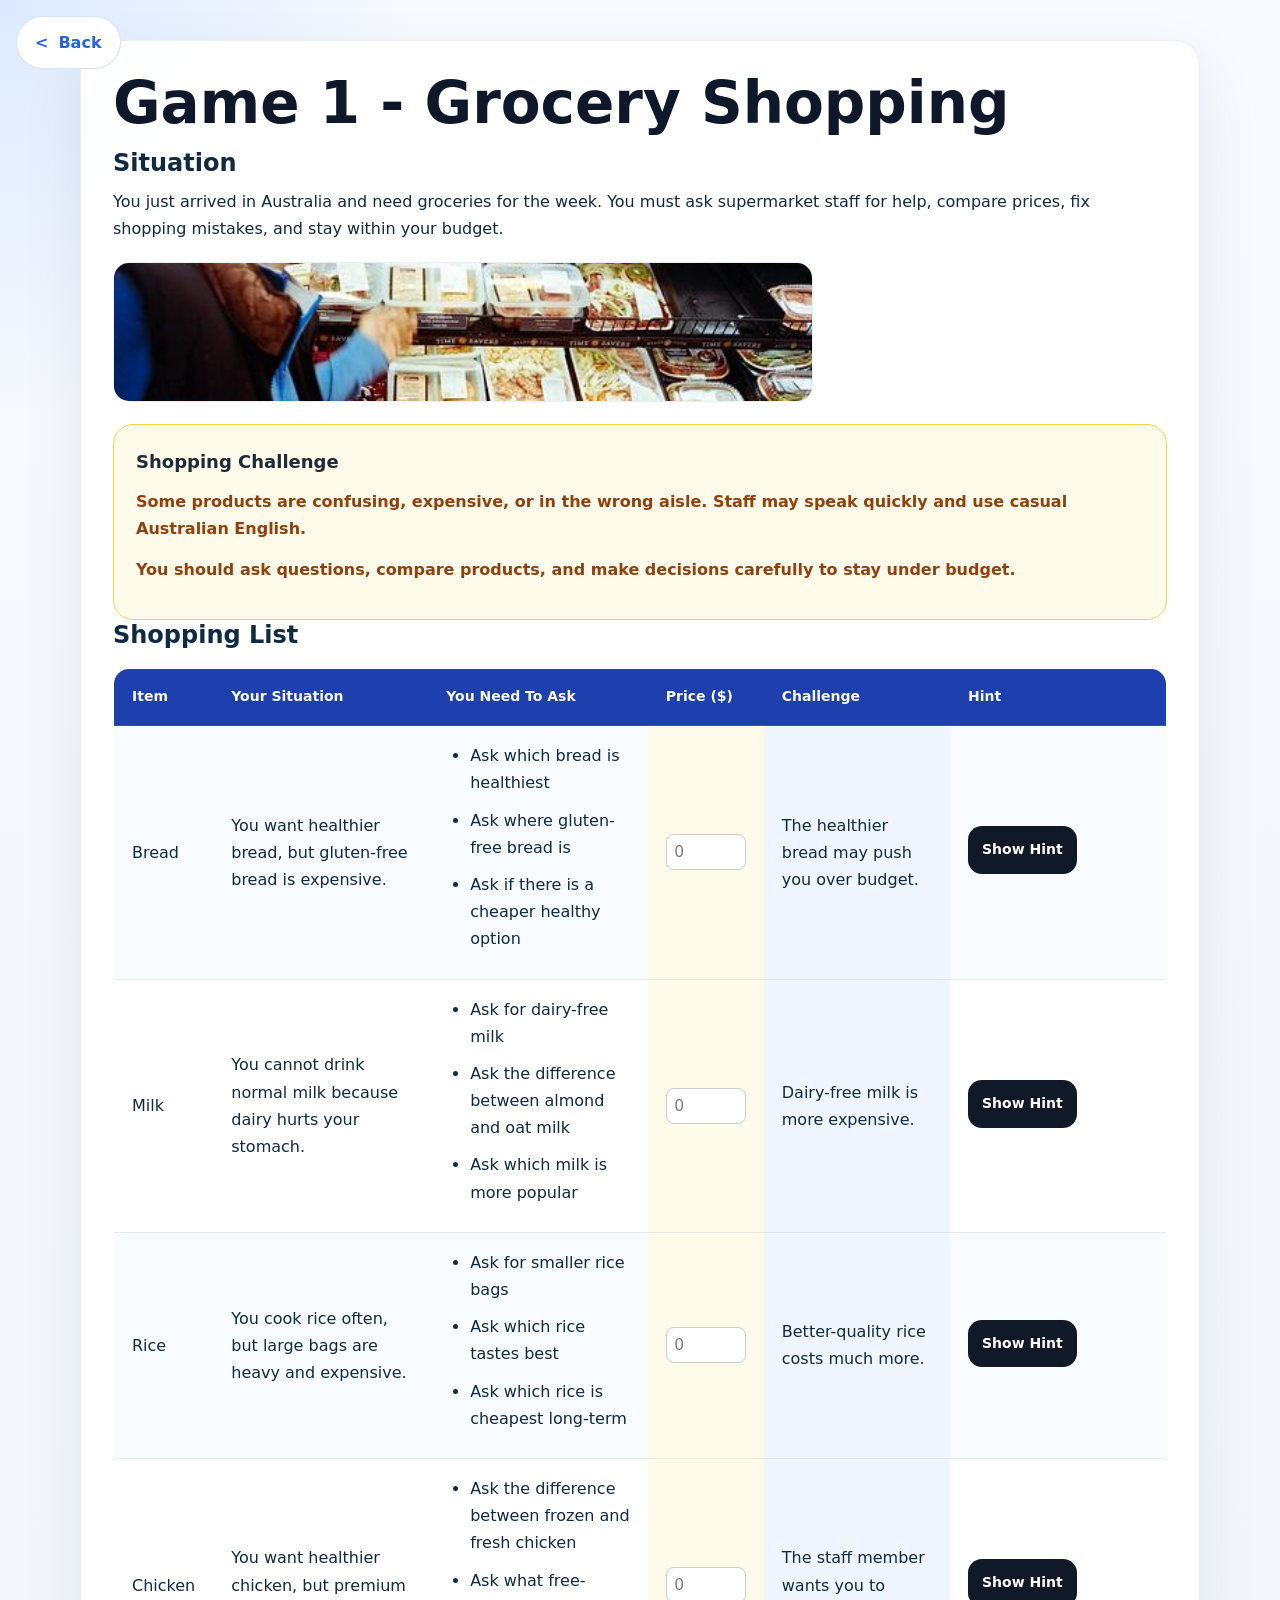
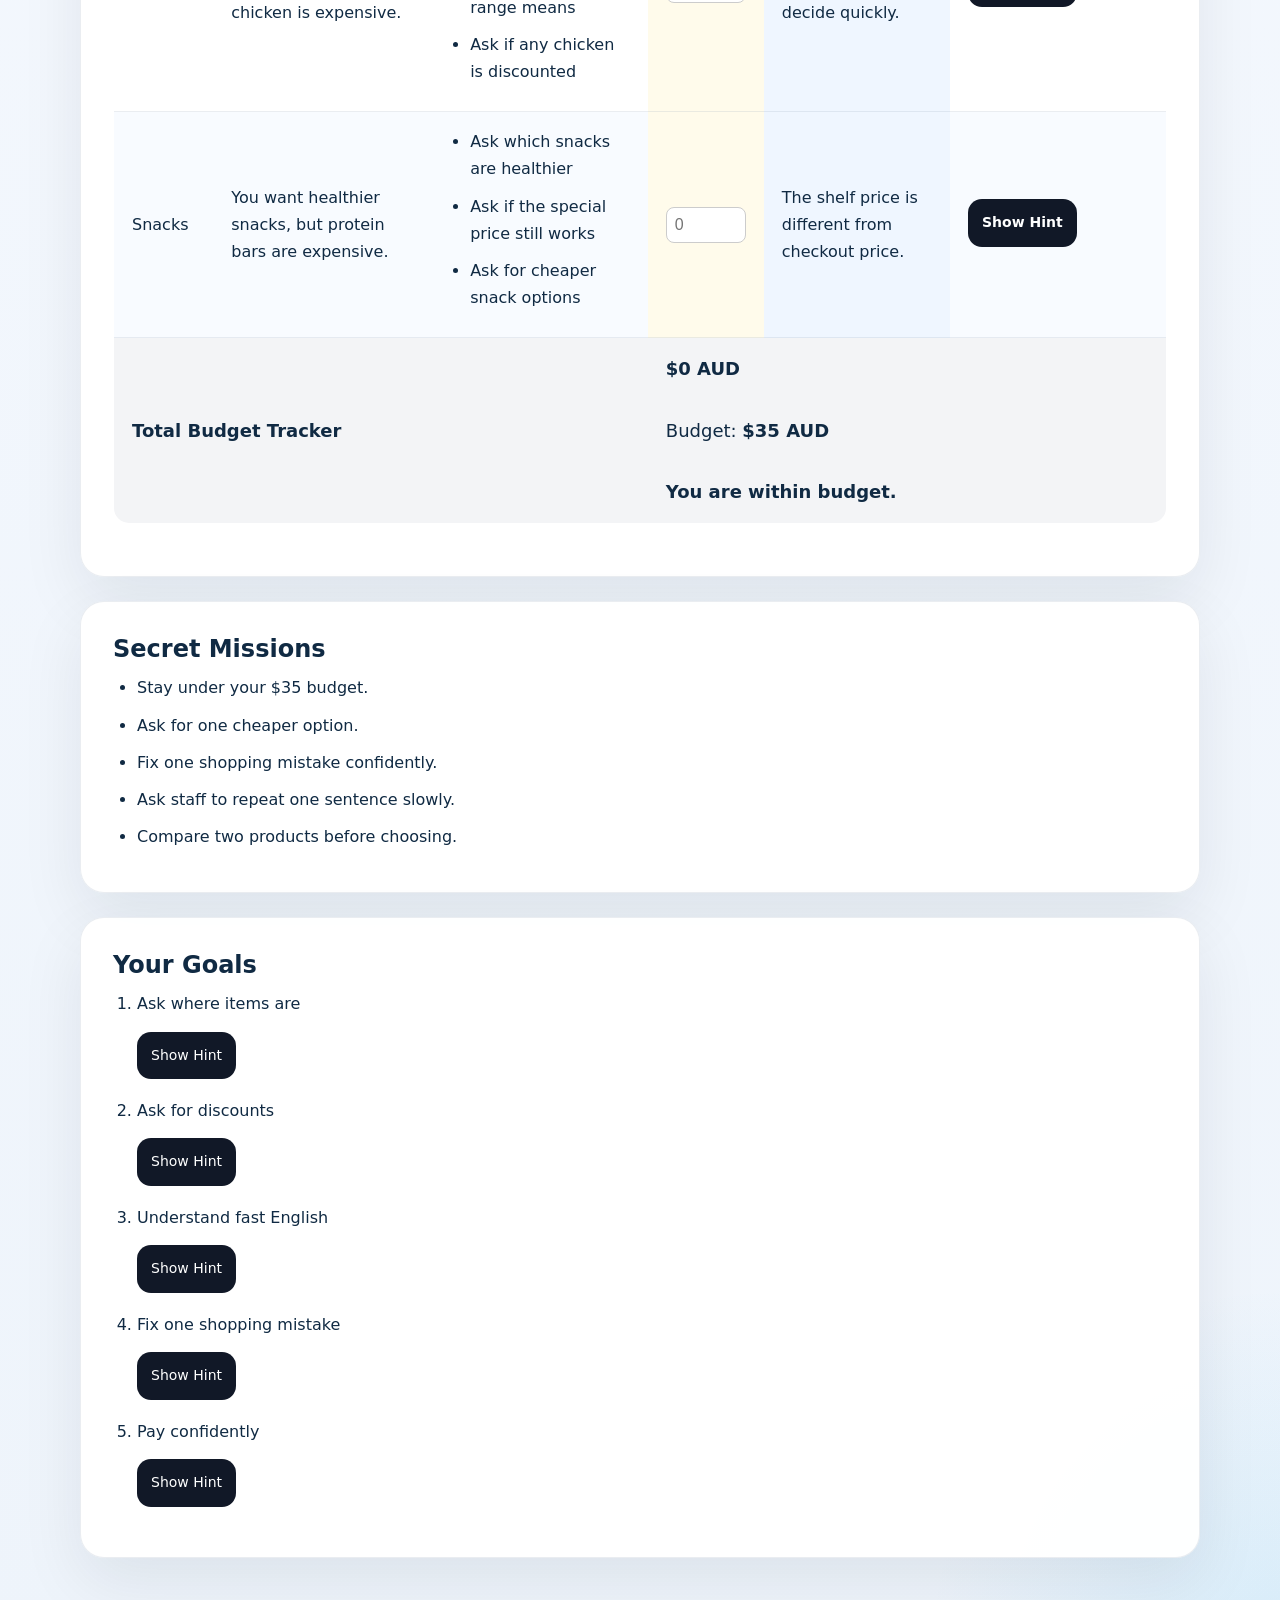
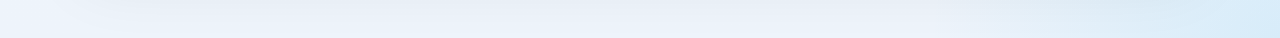
==== commit 14bbc5ae: "add scneario 5 for more infoamrtion on the rush convient store at night" ====
--- a/scenario1/student.html
+++ b/scenario1/student.html
@@ -18,7 +18,7 @@
 
     <!-- BACK BUTTON -->
     <a href="../index.html" class="back-btn">
-        ← Back
+        Back
     </a>
 
     <!-- SITUATION SECTION -->
@@ -534,4 +534,4 @@
 <script src="../js/budget.js"></script>
 
 </body>
-</html>+</html>
--- a/style.css
+++ b/style.css
@@ -256,6 +256,10 @@
 }
 
 .back-btn {
+    position: fixed;
+    top: 16px;
+    left: 16px;
+    z-index: 100;
     width: fit-content;
     margin-bottom: 28px;
     padding: 12px 18px;
